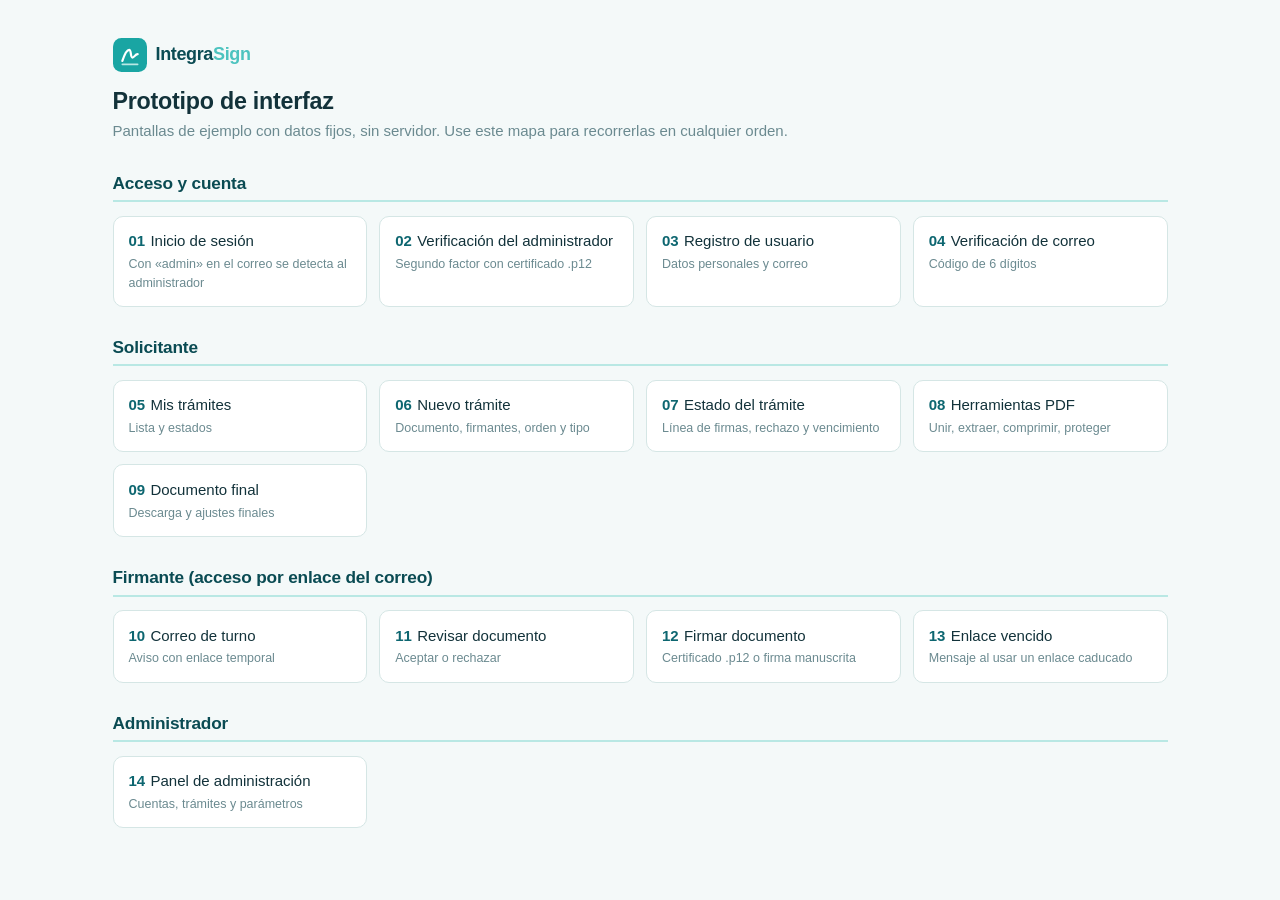
==== index.html @ 8e22876c "Prototipo de interfaz de IntegraSign" ====
<!DOCTYPE html>
<html lang="es">
<head>
  <meta charset="utf-8">
  <meta name="viewport" content="width=device-width, initial-scale=1">
  <title>IntegraSign · Mapa de pantallas</title>
  <link rel="stylesheet" href="css/estilos.css">
</head>
<body>
<div class="mapa">
  <div id="marca" style="color:var(--c-800);font-size:1.3rem"></div>
  <h1>Prototipo de interfaz</h1>
  <p class="muted">Pantallas de ejemplo con datos fijos, sin servidor. Use este mapa para recorrerlas en cualquier orden.</p>

  <div class="grupo">
    <h2>Acceso y cuenta</h2>
    <div class="lista">
      <a href="01-inicio-sesion.html"><b>01</b>Inicio de sesión<small>Con «admin» en el correo se detecta al administrador</small></a>
      <a href="02-verificacion-administrador.html"><b>02</b>Verificación del administrador<small>Segundo factor con certificado .p12</small></a>
      <a href="03-registro.html"><b>03</b>Registro de usuario<small>Datos personales y correo</small></a>
      <a href="04-verificar-correo.html"><b>04</b>Verificación de correo<small>Código de 6 dígitos</small></a>
    </div>
  </div>

  <div class="grupo">
    <h2>Solicitante</h2>
    <div class="lista">
      <a href="05-mis-tramites.html"><b>05</b>Mis trámites<small>Lista y estados</small></a>
      <a href="06-nuevo-tramite.html"><b>06</b>Nuevo trámite<small>Documento, firmantes, orden y tipo</small></a>
      <a href="07-estado-tramite.html"><b>07</b>Estado del trámite<small>Línea de firmas, rechazo y vencimiento</small></a>
      <a href="08-herramientas-pdf.html"><b>08</b>Herramientas PDF<small>Unir, extraer, comprimir, proteger</small></a>
      <a href="09-documento-final.html"><b>09</b>Documento final<small>Descarga y ajustes finales</small></a>
    </div>
  </div>

  <div class="grupo">
    <h2>Firmante (acceso por enlace del correo)</h2>
    <div class="lista">
      <a href="10-correo-turno.html"><b>10</b>Correo de turno<small>Aviso con enlace temporal</small></a>
      <a href="11-revisar-documento.html"><b>11</b>Revisar documento<small>Aceptar o rechazar</small></a>
      <a href="12-firmar-documento.html"><b>12</b>Firmar documento<small>Certificado .p12 o firma manuscrita</small></a>
      <a href="13-enlace-vencido.html"><b>13</b>Enlace vencido<small>Mensaje al usar un enlace caducado</small></a>
    </div>
  </div>

  <div class="grupo">
    <h2>Administrador</h2>
    <div class="lista">
      <a href="14-panel-administrador.html"><b>14</b>Panel de administración<small>Cuentas, trámites y parámetros</small></a>
    </div>
  </div>
</div>
<script src="js/app.js"></script>
<script>document.getElementById('marca').innerHTML = MARCA;</script>
</body>
</html>
---- css/estilos.css ----
/* IntegraSign · prototipo de interfaz
   Hoja de estilos común a todas las pantallas */

:root {
  --c-950: #042a2f;
  --c-900: #06363c;
  --c-800: #0a4b53;
  --c-700: #0d6670;
  --c-600: #108089;
  --c-500: #19a5a3;
  --c-400: #4cc3bf;
  --c-300: #86d9d4;
  --c-200: #b9e8e4;
  --c-100: #dff4f2;
  --c-50:  #f1fbfa;

  --ink: #12323a;
  --ink-soft: #3d5e65;
  --muted: #6b8a90;
  --line: #d5e6e5;
  --paper: #ffffff;
  --bg: #f4f9f9;

  --ok: #23875a;
  --ok-bg: #e3f4ec;
  --warn: #a96a0e;
  --warn-bg: #fbf0dc;
  --bad: #ae3a33;
  --bad-bg: #f9e5e3;
  --info-bg: #e3f1f6;

  --radius: 8px;
  --font: "Segoe UI", "Helvetica Neue", Arial, system-ui, sans-serif;
}

* { box-sizing: border-box; }
html { font-size: 15px; }
body {
  margin: 0;
  font-family: var(--font);
  color: var(--ink);
  background: var(--bg);
  line-height: 1.5;
  -webkit-font-smoothing: antialiased;
}
h1, h2, h3, h4 { margin: 0; line-height: 1.25; font-weight: 600; letter-spacing: -0.01em; }
h1 { font-size: 1.55rem; }
h2 { font-size: 1.15rem; }
h3 { font-size: 1rem; }
p { margin: 0 0 .75rem; }
a { color: var(--c-700); text-decoration: none; }
a:hover { text-decoration: underline; }
svg { display: block; }
.ico { width: 18px; height: 18px; stroke: currentColor; fill: none; stroke-width: 1.8; stroke-linecap: round; stroke-linejoin: round; flex: none; }
.muted { color: var(--muted); }
.small { font-size: .85rem; }
.right { text-align: right; }
.row { display: flex; align-items: center; gap: .75rem; }
.row.between { justify-content: space-between; }
.row.wrap { flex-wrap: wrap; }
.stack > * + * { margin-top: 1rem; }
.hidden { display: none !important; }

/* ---------- marca ---------- */
.brand { display: flex; align-items: center; gap: .6rem; font-weight: 700; font-size: 1.2rem; letter-spacing: -.02em; }
.brand svg { width: 34px; height: 34px; }
.brand .sign { color: var(--c-400); }

/* ---------- botones ---------- */
.btn {
  display: inline-flex; align-items: center; justify-content: center; gap: .5rem;
  padding: .6rem 1.1rem; border-radius: var(--radius); border: 1px solid transparent;
  font: inherit; font-weight: 600; cursor: pointer; text-decoration: none !important;
  transition: background .15s, border-color .15s, color .15s;
}
.btn-primary { background: var(--c-600); color: #fff; }
.btn-primary:hover { background: var(--c-700); }
.btn-secondary { background: #fff; color: var(--c-700); border-color: var(--c-300); }
.btn-secondary:hover { background: var(--c-50); border-color: var(--c-500); }
.btn-ghost { background: transparent; color: var(--ink-soft); }
.btn-ghost:hover { background: var(--c-100); }
.btn-danger { background: #fff; color: var(--bad); border-color: #e3b5b1; }
.btn-danger:hover { background: var(--bad-bg); }
.btn-block { width: 100%; }
.btn-sm { padding: .35rem .7rem; font-size: .85rem; }
.btn[disabled] { opacity: .5; cursor: not-allowed; }

/* ---------- formularios ---------- */
.field { margin-bottom: 1.1rem; }
.field label { display: block; font-weight: 600; font-size: .88rem; margin-bottom: .3rem; color: var(--ink-soft); }
.input, select.input, textarea.input {
  width: 100%; padding: .6rem .75rem; font: inherit; color: var(--ink);
  background: #fff; border: 1px solid #bfd6d5; border-radius: var(--radius);
}
.input:focus { outline: 2px solid var(--c-300); border-color: var(--c-500); }
textarea.input { resize: vertical; min-height: 90px; }
.hint { font-size: .82rem; color: var(--muted); margin-top: .3rem; }
.check { display: flex; align-items: flex-start; gap: .55rem; font-size: .92rem; }
.check input { margin-top: .25rem; accent-color: var(--c-600); }
.grid-2 { display: grid; grid-template-columns: 1fr 1fr; gap: 1rem; }

/* ---------- pantallas de acceso ---------- */
.auth { min-height: 100vh; display: grid; grid-template-columns: minmax(340px, 5fr) 7fr; }
.auth-side {
  background:
    repeating-linear-gradient(135deg, rgba(255,255,255,.035) 0 2px, transparent 2px 22px),
    linear-gradient(160deg, var(--c-800), var(--c-950));
  color: #e4f6f5; padding: 3rem 3rem 2.5rem; display: flex; flex-direction: column; justify-content: space-between;
}
.auth-side .brand { color: #fff; font-size: 1.45rem; }
.auth-side h2 { font-size: 1.7rem; font-weight: 600; max-width: 20ch; margin: 3rem 0 1rem; color: #fff; }
.auth-side ul { list-style: none; padding: 0; margin: 0; }
.auth-side li { display: flex; gap: .7rem; padding: .55rem 0; color: #c4e6e4; }
.auth-side li .ico { color: var(--c-400); margin-top: .2rem; }
.auth-side .foot { font-size: .82rem; color: #8fbdbb; }
.auth-main { display: flex; align-items: center; justify-content: center; padding: 2.5rem 1.5rem; }
.auth-card { width: 100%; max-width: 430px; }
.auth-card h1 { margin-bottom: .35rem; }
.auth-card > p.lead { color: var(--ink-soft); margin-bottom: 1.6rem; }
.auth-links { margin-top: 1.4rem; text-align: center; font-size: .92rem; color: var(--ink-soft); }
.nota-proto {
  margin-top: 1.6rem; padding: .7rem .9rem; font-size: .82rem; color: var(--c-800);
  background: var(--c-50); border: 1px dashed var(--c-400); border-radius: var(--radius);
}

.otp { display: flex; gap: .6rem; justify-content: space-between; margin: .4rem 0 1rem; }
.otp input {
  width: 100%; max-width: 3.4rem; text-align: center; font-size: 1.5rem; font-weight: 600; padding: .6rem 0;
  border: 1px solid #bfd6d5; border-radius: var(--radius); color: var(--c-800);
}
.otp input:focus { outline: 2px solid var(--c-300); border-color: var(--c-500); }

/* ---------- estructura con menú lateral ---------- */
.app { display: grid; grid-template-columns: 248px 1fr; min-height: 100vh; }
.sidebar { background: var(--c-900); color: #cde8e6; padding: 1.4rem 1rem; display: flex; flex-direction: column; position: sticky; top: 0; height: 100vh; }
.sidebar .brand { color: #fff; padding: 0 .6rem 1.4rem; }
.nav { display: flex; flex-direction: column; gap: .15rem; }
.nav .nav-title { font-size: .72rem; text-transform: uppercase; letter-spacing: .09em; color: #6fa3a2; padding: .9rem .75rem .35rem; }
.nav a {
  display: flex; align-items: center; gap: .7rem; padding: .6rem .75rem; border-radius: var(--radius);
  color: #cde8e6; font-weight: 500; text-decoration: none;
}
.nav a:hover { background: rgba(255,255,255,.07); }
.nav a.active { background: var(--c-700); color: #fff; }
.sidebar .user { margin-top: auto; padding: .8rem .6rem 0; border-top: 1px solid rgba(255,255,255,.1); }
.sidebar .user .name { color: #fff; font-weight: 600; font-size: .92rem; }
.sidebar .user .umail { font-size: .8rem; color: #8fbdbb; }
.sidebar .user a { display: inline-flex; gap: .4rem; align-items: center; margin-top: .6rem; font-size: .85rem; color: #9fd3d0; }
.main { min-width: 0; }
.topbar {
  display: flex; align-items: center; justify-content: space-between; gap: 1rem;
  padding: 1rem 2rem; background: #fff; border-bottom: 1px solid var(--line);
}
.topbar .crumbs { color: var(--muted); font-size: .88rem; }
.chip-verif {
  display: inline-flex; align-items: center; gap: .4rem; padding: .25rem .7rem; border-radius: 99px;
  background: var(--c-100); color: var(--c-800); font-size: .8rem; font-weight: 600;
}
.content { padding: 1.8rem 2rem 3rem; max-width: 1180px; }
.page-head { display: flex; align-items: flex-start; justify-content: space-between; gap: 1rem; margin-bottom: 1.5rem; }
.page-head p { color: var(--ink-soft); margin: .25rem 0 0; }

/* ---------- tarjetas, tablas, etiquetas ---------- */
.card { background: var(--paper); border: 1px solid var(--line); border-radius: 10px; padding: 1.3rem 1.4rem; }
.card + .card { margin-top: 1.1rem; }
.card-title { display: flex; align-items: center; justify-content: space-between; margin-bottom: 1rem; }
.card-title .num {
  display: inline-grid; place-items: center; width: 1.6rem; height: 1.6rem; border-radius: 50%;
  background: var(--c-600); color: #fff; font-size: .82rem; margin-right: .6rem;
}
.stats { display: grid; grid-template-columns: repeat(4, 1fr); gap: 1rem; margin-bottom: 1.4rem; }
.stat { background: #fff; border: 1px solid var(--line); border-left: 4px solid var(--c-500); border-radius: 10px; padding: .9rem 1.1rem; }
.stat .n { font-size: 1.7rem; font-weight: 700; color: var(--c-800); line-height: 1.1; }
.stat .t { font-size: .85rem; color: var(--muted); }
.stat.warn { border-left-color: #d79a2b; }
.stat.bad { border-left-color: #c8574f; }
.stat.ok { border-left-color: var(--ok); }

table.tabla { width: 100%; border-collapse: collapse; }
.tabla th { text-align: left; font-size: .78rem; text-transform: uppercase; letter-spacing: .06em; color: var(--muted); padding: .6rem .8rem; border-bottom: 1px solid var(--line); font-weight: 600; }
.tabla td { padding: .8rem .8rem; border-bottom: 1px solid #e7f0ef; vertical-align: middle; }
.tabla tr:last-child td { border-bottom: 0; }
.tabla tbody tr:hover { background: var(--c-50); }
.tabla .doc { font-weight: 600; color: var(--ink); }
.tabla .doc small { display: block; font-weight: 400; color: var(--muted); }

.badge { display: inline-block; padding: .15rem .6rem; border-radius: 99px; font-size: .78rem; font-weight: 600; white-space: nowrap; }
.badge.curso { background: var(--info-bg); color: #1c6a86; }
.badge.ok { background: var(--ok-bg); color: var(--ok); }
.badge.warn { background: var(--warn-bg); color: var(--warn); }
.badge.bad { background: var(--bad-bg); color: var(--bad); }
.badge.gris { background: #e9eeee; color: #587076; }

.avatars { display: flex; }
.av {
  display: inline-grid; place-items: center; width: 28px; height: 28px; border-radius: 50%;
  background: var(--c-200); color: var(--c-900); font-size: .72rem; font-weight: 700; border: 2px solid #fff; margin-left: -6px;
}
.avatars .av:first-child { margin-left: 0; }
.av.done { background: var(--c-600); color: #fff; }
.progress { height: 6px; background: #e1eeed; border-radius: 99px; overflow: hidden; min-width: 90px; }
.progress span { display: block; height: 100%; background: var(--c-500); }

.tabs { display: flex; gap: .25rem; border-bottom: 1px solid var(--line); margin-bottom: 1.3rem; }
.tab {
  padding: .65rem 1.1rem; font: inherit; font-weight: 600; color: var(--muted); background: none; border: 0;
  border-bottom: 3px solid transparent; cursor: pointer; margin-bottom: -1px;
}
.tab:hover { color: var(--c-700); }
.tab.active { color: var(--c-700); border-bottom-color: var(--c-500); }
.panel { display: none; }
.panel.active { display: block; }

.alert { display: flex; gap: .7rem; padding: .8rem 1rem; border-radius: var(--radius); font-size: .92rem; }
.alert.info { background: var(--c-50); border: 1px solid var(--c-200); color: var(--c-800); }
.alert.warn { background: var(--warn-bg); border: 1px solid #ecd3a0; color: #6b4608; }
.alert.bad { background: var(--bad-bg); border: 1px solid #ecc2be; color: #7a2a25; }
.alert.ok { background: var(--ok-bg); border: 1px solid #b9dfca; color: #17603f; }

.dropzone {
  display: flex; flex-direction: column; align-items: center; gap: .35rem; text-align: center;
  padding: 1.6rem 1rem; border: 2px dashed var(--c-300); border-radius: 10px; background: var(--c-50); color: var(--ink-soft); cursor: pointer;
}
.dropzone:hover { background: var(--c-100); border-color: var(--c-500); }
.dropzone .ico { width: 30px; height: 30px; color: var(--c-600); }
.dropzone strong { color: var(--c-800); }
.file-ok {
  display: flex; align-items: center; gap: .8rem; padding: .7rem .9rem; border: 1px solid var(--c-200);
  background: #fff; border-radius: var(--radius);
}
.file-ok .tipo { display: grid; place-items: center; width: 38px; height: 44px; background: #fbeceb; color: var(--bad); font-weight: 700; font-size: .7rem; border-radius: 4px; }
.file-ok .tipo.p12 { background: var(--c-100); color: var(--c-800); }
.file-ok .meta { flex: 1; }
.file-ok .meta small { display: block; color: var(--muted); }

/* ---------- lista de firmantes ---------- */
.signers { list-style: none; margin: 0; padding: 0; }
.signer { display: grid; grid-template-columns: 34px 1.2fr 1.6fr auto; gap: .7rem; align-items: center; padding: .7rem 0; border-bottom: 1px solid #e7f0ef; }
.signer:last-child { border-bottom: 0; }
.signer .ord { display: grid; place-items: center; width: 28px; height: 28px; border-radius: 50%; background: var(--c-600); color: #fff; font-weight: 700; font-size: .85rem; }
.signer .acciones { display: flex; gap: .2rem; }
.icon-btn { display: inline-grid; place-items: center; width: 32px; height: 32px; border: 0; border-radius: 6px; background: transparent; color: var(--ink-soft); cursor: pointer; }
.icon-btn:hover { background: var(--c-100); color: var(--c-800); }
.seg { display: inline-flex; border: 1px solid var(--c-300); border-radius: var(--radius); overflow: hidden; }
.seg label { padding: .5rem 1rem; cursor: pointer; font-weight: 600; font-size: .9rem; color: var(--ink-soft); background: #fff; }
.seg input { display: none; }
.seg input:checked + span { background: var(--c-600); color: #fff; }
.seg span { display: block; padding: .5rem 1rem; }
.seg label { padding: 0; }

/* ---------- línea de turnos ---------- */
.timeline { list-style: none; margin: 0; padding: 0; position: relative; }
.timeline li { position: relative; padding: 0 0 1.5rem 3rem; }
.timeline li::before { content: ""; position: absolute; left: 15px; top: 32px; bottom: 0; width: 2px; background: var(--line); }
.timeline li:last-child { padding-bottom: 0; }
.timeline li:last-child::before { display: none; }
.timeline .dot {
  position: absolute; left: 0; top: 0; width: 32px; height: 32px; border-radius: 50%; display: grid; place-items: center;
  background: #fff; border: 2px solid var(--line); color: var(--muted); font-weight: 700; font-size: .85rem;
}
.timeline .done .dot { background: var(--c-600); border-color: var(--c-600); color: #fff; }
.timeline .turn .dot { border-color: var(--c-500); color: var(--c-700); box-shadow: 0 0 0 4px var(--c-100); }
.timeline .rej .dot { background: var(--bad); border-color: var(--bad); color: #fff; }
.timeline .exp .dot { background: var(--warn); border-color: var(--warn); color: #fff; }
.timeline .who { font-weight: 600; }
.timeline .when { font-size: .85rem; color: var(--muted); }

/* ---------- vista de documento (maqueta de una hoja PDF) ---------- */
.visor { background: #dbe8e7; border: 1px solid var(--line); border-radius: 10px; padding: 1.4rem; display: flex; flex-direction: column; align-items: center; gap: 1rem; }
.visor-bar { width: 100%; display: flex; justify-content: space-between; align-items: center; font-size: .85rem; color: var(--ink-soft); }
.hoja { width: 100%; max-width: 520px; aspect-ratio: 1 / 1.3; background: #fff; box-shadow: 0 2px 10px rgba(6,54,60,.18); padding: 2.2rem 2.4rem; position: relative; overflow: hidden; }
.hoja h4 { text-align: center; font-size: .9rem; letter-spacing: .08em; margin-bottom: 1.2rem; }
.hoja .ln { height: 7px; background: #e4ecec; border-radius: 3px; margin-bottom: .55rem; }
.hoja .ln.s { width: 78%; } .hoja .ln.m { width: 90%; } .hoja .ln.x { width: 55%; }
.hoja .gap { height: .9rem; }
.hoja .firmas { position: absolute; left: 2.4rem; right: 2.4rem; bottom: 2rem; display: grid; grid-template-columns: repeat(3, 1fr); gap: 1rem; }
.firma-box { border-top: 1px solid #8aa3a6; padding-top: .35rem; font-size: .7rem; text-align: center; color: var(--ink-soft); min-height: 64px; position: relative; }
.firma-box .trazo { font-family: "Segoe Script", "Brush Script MT", "Lucida Handwriting", cursive; font-size: 1.05rem; white-space: nowrap; color: #1b3f6b; position: absolute; left: 0; right: 0; top: -28px; transform: rotate(-4deg); }
.firma-box .sello { position: absolute; left: 50%; top: -34px; transform: translateX(-50%); font-size: .6rem; color: var(--c-700); border: 1.5px solid var(--c-500); border-radius: 4px; padding: 2px 6px; background: rgba(255,255,255,.85); line-height: 1.2; }
.firma-box.pend { color: #9bb2b5; }
.visor-paginas { font-size: .85rem; color: var(--ink-soft); }

/* ---------- ventana de correo simulada ---------- */
.mail { max-width: 720px; margin: 2.5rem auto; background: #fff; border: 1px solid var(--line); border-radius: 10px; overflow: hidden; box-shadow: 0 6px 24px rgba(6,54,60,.08); }
.mail-head { background: #eef6f6; padding: 1rem 1.4rem; border-bottom: 1px solid var(--line); font-size: .9rem; }
.mail-head dl { margin: 0; display: grid; grid-template-columns: 80px 1fr; gap: .15rem .6rem; }
.mail-head dt { color: var(--muted); }
.mail-head dd { margin: 0; }
.mail-body { padding: 1.8rem 2rem 2rem; }
.mail-body .logo-line { display: flex; align-items: center; gap: .5rem; color: var(--c-800); font-weight: 700; margin-bottom: 1.2rem; }
.mail-body .logo-line svg { width: 28px; height: 28px; }
.mail-resumen { background: var(--c-50); border: 1px solid var(--c-200); border-radius: 8px; padding: .9rem 1.1rem; margin: 1.1rem 0 1.5rem; font-size: .92rem; }
.mail-resumen div { display: flex; justify-content: space-between; gap: 1rem; padding: .15rem 0; }
.mail-resumen span:first-child { color: var(--muted); }

/* ---------- pantalla simple de acceso por enlace ---------- */
.simple-top { background: #fff; border-bottom: 1px solid var(--line); padding: .8rem 2rem; display: flex; align-items: center; justify-content: space-between; }
.simple-top .brand { color: var(--c-800); font-size: 1.1rem; }
.link-info { font-size: .85rem; color: var(--ink-soft); display: flex; align-items: center; gap: .4rem; }
.cols { display: grid; grid-template-columns: 1.5fr 1fr; gap: 1.4rem; align-items: start; }
.centro { min-height: calc(100vh - 62px); display: flex; align-items: center; justify-content: center; padding: 2rem; }
.mensaje { max-width: 480px; text-align: center; padding: 2.4rem 2.2rem; }
.mensaje .gran { width: 64px; height: 64px; margin: 0 auto 1.1rem; border-radius: 50%; display: grid; place-items: center; background: var(--warn-bg); color: var(--warn); }
.mensaje .gran .ico { width: 30px; height: 30px; }

/* ---------- comparación de firma manuscrita ---------- */
.compara { display: grid; grid-template-columns: 1fr 1fr; gap: .9rem; }
.compara figure { margin: 0; }
.compara figcaption { font-size: .8rem; color: var(--muted); margin-top: .3rem; text-align: center; }
.foto { height: 110px; border-radius: 8px; display: grid; place-items: center; border: 1px solid var(--line); font-family: "Segoe Script", "Brush Script MT", "Lucida Handwriting", cursive; font-size: 1.9rem; color: #243b66; transform-origin: center; }
.foto.sucia { background: linear-gradient(100deg, #d9d2bd, #eae4d1 40%, #cfc8b0); filter: contrast(.9); }
.foto.limpia { background: repeating-conic-gradient(#f1f6f6 0 25%, #fff 0 50%) 0 0 / 14px 14px; }

/* ---------- ventana modal y aviso ---------- */
.overlay { position: fixed; inset: 0; background: rgba(4,42,47,.55); display: none; align-items: center; justify-content: center; z-index: 50; padding: 1rem; }
.overlay.open { display: flex; }
.modal { background: #fff; border-radius: 12px; width: 100%; max-width: 480px; padding: 1.6rem; box-shadow: 0 20px 50px rgba(0,0,0,.3); }
.modal h2 { margin-bottom: .4rem; }
.modal .acciones { display: flex; justify-content: flex-end; gap: .6rem; margin-top: 1.2rem; }
.toast { position: fixed; right: 1.4rem; bottom: 1.4rem; background: var(--c-900); color: #fff; padding: .8rem 1.1rem; border-radius: 8px; box-shadow: 0 8px 24px rgba(0,0,0,.25); display: none; z-index: 60; max-width: 340px; }
.toast.show { display: block; }

/* ---------- mapa de pantallas ---------- */
.mapa { max-width: 1100px; margin: 0 auto; padding: 2.5rem 1.5rem 4rem; }
.mapa h1 { margin: 1rem 0 .3rem; }
.mapa .grupo { margin-top: 2rem; }
.mapa .grupo h2 { color: var(--c-800); border-bottom: 2px solid var(--c-200); padding-bottom: .4rem; margin-bottom: .9rem; }
.mapa .lista { display: grid; grid-template-columns: repeat(auto-fill, minmax(240px, 1fr)); gap: .8rem; }
.mapa .lista a { display: block; background: #fff; border: 1px solid var(--line); border-radius: 10px; padding: .9rem 1rem; color: var(--ink); text-decoration: none; }
.mapa .lista a:hover { border-color: var(--c-500); background: var(--c-50); }
.mapa .lista b { color: var(--c-700); margin-right: .35rem; }
.mapa .lista small { display: block; color: var(--muted); margin-top: .15rem; }

@media (max-width: 960px) {
  .auth { grid-template-columns: 1fr; }
  .auth-side { display: none; }
  .app { grid-template-columns: 1fr; }
  .sidebar { position: static; height: auto; }
  .stats { grid-template-columns: repeat(2, 1fr); }
  .cols { grid-template-columns: 1fr; }
  .signer { grid-template-columns: 34px 1fr; }
  .content { padding: 1.2rem; }
}

.av.bad { background: var(--bad); color: #fff; }
.content > .page-head + .tabs { margin-top: 0; }

.field label.dropzone { display: flex; font-weight: 400; font-size: inherit; margin: 0; color: var(--ink-soft); }
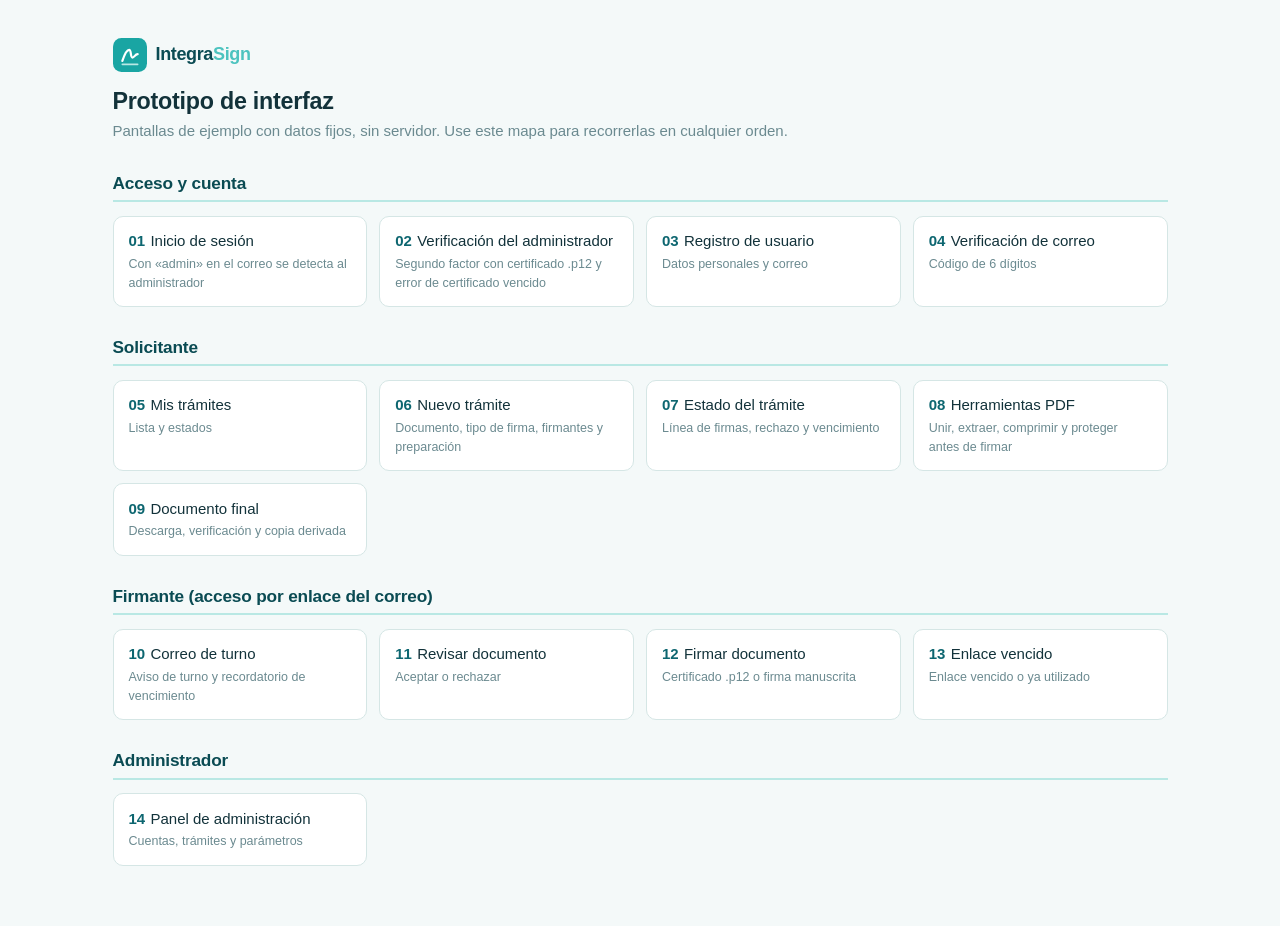
==== commit 91da3bbe: "Ajustes del prototipo: verificación del documento final, preparación previa a la firma y avisos de c" ====
--- a/index.html
+++ b/index.html
@@ -16,7 +16,7 @@
     <h2>Acceso y cuenta</h2>
     <div class="lista">
       <a href="01-inicio-sesion.html"><b>01</b>Inicio de sesión<small>Con «admin» en el correo se detecta al administrador</small></a>
-      <a href="02-verificacion-administrador.html"><b>02</b>Verificación del administrador<small>Segundo factor con certificado .p12</small></a>
+      <a href="02-verificacion-administrador.html"><b>02</b>Verificación del administrador<small>Segundo factor con certificado .p12 y error de certificado vencido</small></a>
       <a href="03-registro.html"><b>03</b>Registro de usuario<small>Datos personales y correo</small></a>
       <a href="04-verificar-correo.html"><b>04</b>Verificación de correo<small>Código de 6 dígitos</small></a>
     </div>
@@ -26,20 +26,20 @@
     <h2>Solicitante</h2>
     <div class="lista">
       <a href="05-mis-tramites.html"><b>05</b>Mis trámites<small>Lista y estados</small></a>
-      <a href="06-nuevo-tramite.html"><b>06</b>Nuevo trámite<small>Documento, firmantes, orden y tipo</small></a>
+      <a href="06-nuevo-tramite.html"><b>06</b>Nuevo trámite<small>Documento, tipo de firma, firmantes y preparación</small></a>
       <a href="07-estado-tramite.html"><b>07</b>Estado del trámite<small>Línea de firmas, rechazo y vencimiento</small></a>
-      <a href="08-herramientas-pdf.html"><b>08</b>Herramientas PDF<small>Unir, extraer, comprimir, proteger</small></a>
-      <a href="09-documento-final.html"><b>09</b>Documento final<small>Descarga y ajustes finales</small></a>
+      <a href="08-herramientas-pdf.html"><b>08</b>Herramientas PDF<small>Unir, extraer, comprimir y proteger antes de firmar</small></a>
+      <a href="09-documento-final.html"><b>09</b>Documento final<small>Descarga, verificación y copia derivada</small></a>
     </div>
   </div>
 
   <div class="grupo">
     <h2>Firmante (acceso por enlace del correo)</h2>
     <div class="lista">
-      <a href="10-correo-turno.html"><b>10</b>Correo de turno<small>Aviso con enlace temporal</small></a>
+      <a href="10-correo-turno.html"><b>10</b>Correo de turno<small>Aviso de turno y recordatorio de vencimiento</small></a>
       <a href="11-revisar-documento.html"><b>11</b>Revisar documento<small>Aceptar o rechazar</small></a>
       <a href="12-firmar-documento.html"><b>12</b>Firmar documento<small>Certificado .p12 o firma manuscrita</small></a>
-      <a href="13-enlace-vencido.html"><b>13</b>Enlace vencido<small>Mensaje al usar un enlace caducado</small></a>
+      <a href="13-enlace-vencido.html"><b>13</b>Enlace vencido<small>Enlace vencido o ya utilizado</small></a>
     </div>
   </div>
 
